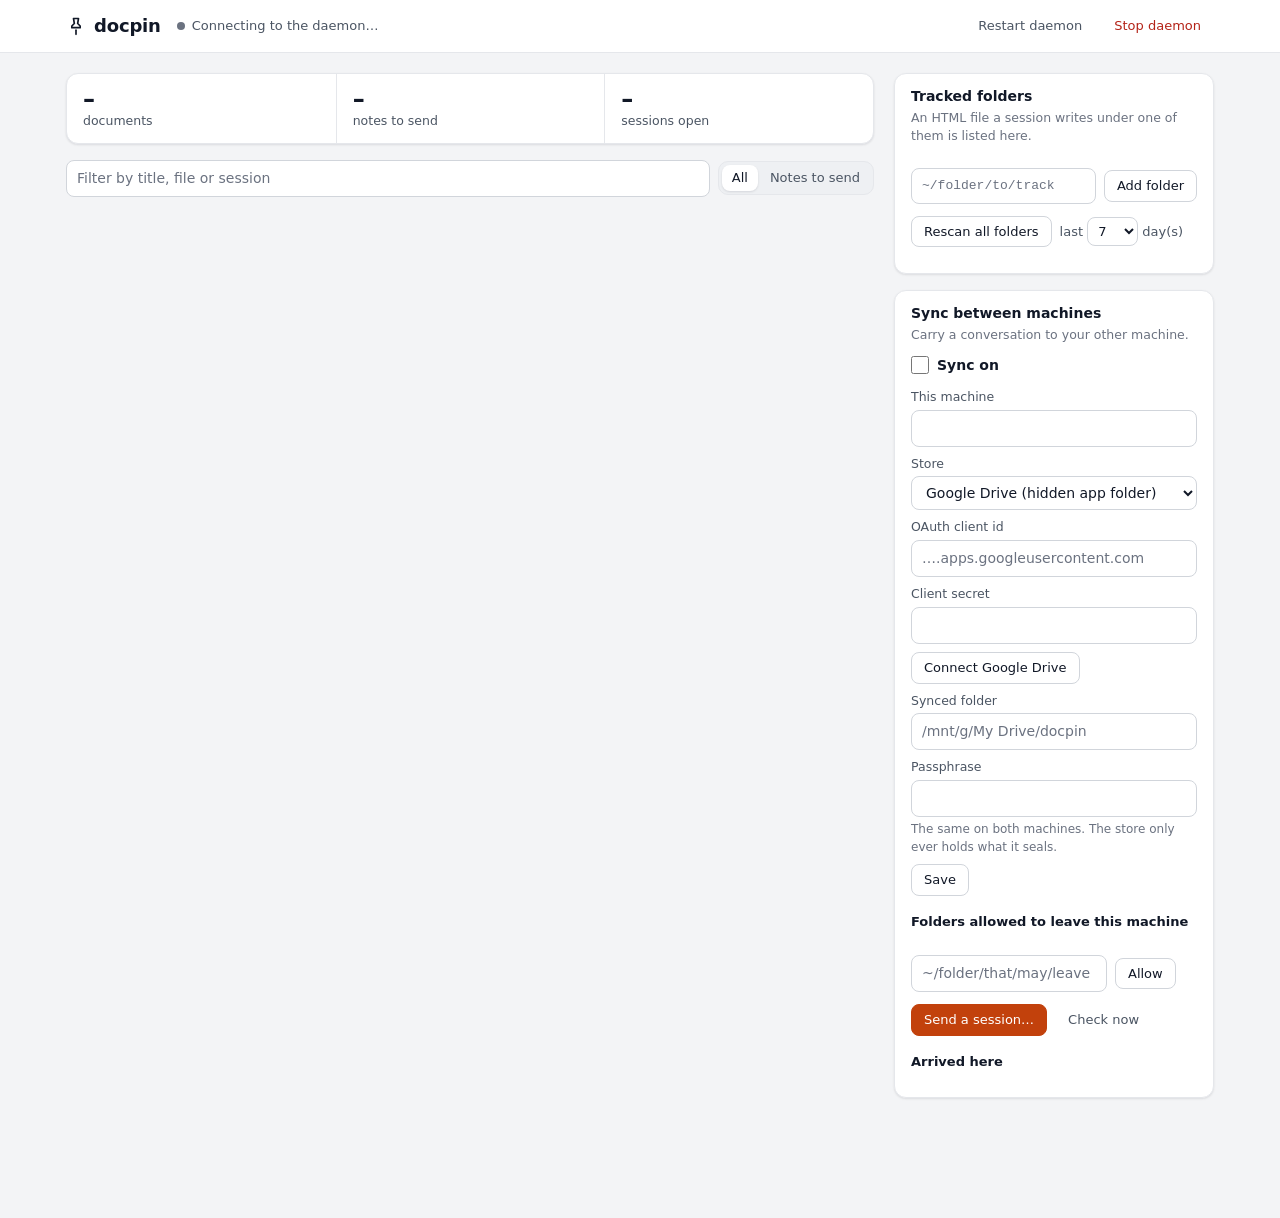
==== src/annotate/static/index.html @ b23db924 "feat: reprendre une conversation sur l'autre machine, scellée et déposée sur Google Drive ou un doss" ====
<!doctype html>
<html lang="en">
<head>
<meta charset="utf-8">
<meta name="viewport" content="width=device-width, initial-scale=1">
<title>docpin</title>
<style>
  /* Everything is inline and local: the daemon must work offline. Colour
     carries a distinction, never decoration: orange = notes waiting to be
     sent (and the action that sends them), green = a session that is open or
     listens, blue = notes delivered, red = an error or a missing file. */
  :root {
    color-scheme: light dark;
    --page: #f3f4f6; --paper: #ffffff; --raised: #f9fafb; --sunken: #eef0f3;
    --ink: #111827; --muted: #4b5563; --faint: #6b7280;
    --line: #e5e7eb; --line-strong: #d1d5db;
    --accent: #c2410c; --accent-hover: #9a3412; --accent-ink: #ffffff;
    --accent-text: #b4400b; --accent-soft: #fff1e6;
    --live: #15803d; --live-text: #166534; --live-soft: #e3f5e9;
    --info: #1d4ed8; --info-soft: #e6eefe;
    --session: #4f46e5; --session-text: #4338ca; --session-soft: #eef0ff; --session-line: #c7cbfa;
    --danger: #b42318; --danger-soft: #fdecea;
    --focus: #2563eb;
    --shadow: 0 1px 2px rgba(17, 24, 39, .05), 0 1px 3px rgba(17, 24, 39, .06);
    --shadow-pop: 0 12px 32px rgba(17, 24, 39, .18), 0 2px 6px rgba(17, 24, 39, .08);
    --mono: ui-monospace, "Cascadia Code", "SF Mono", Consolas, "Liberation Mono", monospace;
    --radius: 12px;
  }
  @media (prefers-color-scheme: dark) {
    :root {
      --page: #0d1015; --paper: #161a21; --raised: #1b2029; --sunken: #11151b;
      --ink: #e7eaf0; --muted: #a3acb9; --faint: #7d8796;
      --line: #262c36; --line-strong: #343c48;
      --accent: #c2410c; --accent-hover: #dc5a1c; --accent-ink: #ffffff;
      --accent-text: #fdba74; --accent-soft: rgba(251, 146, 60, .13);
      --live: #22c55e; --live-text: #86efac; --live-soft: rgba(74, 222, 128, .12);
      --info: #93b4ff; --info-soft: rgba(96, 165, 250, .14);
      --session: #6366f1; --session-text: #a5b4fc; --session-soft: rgba(129, 140, 248, .13);
      --session-line: rgba(129, 140, 248, .35);
      --danger: #fca5a5; --danger-soft: rgba(248, 113, 113, .14);
      --focus: #7aa2ff;
      --shadow: 0 1px 2px rgba(0, 0, 0, .4);
      --shadow-pop: 0 16px 40px rgba(0, 0, 0, .55);
    }
  }
  * { box-sizing: border-box; }
  html { -webkit-text-size-adjust: 100%; }
  body { margin: 0; background: var(--page); color: var(--ink);
         font: 15px/1.5 system-ui, -apple-system, "Segoe UI", Roboto, sans-serif; }
  a { color: inherit; }
  .mono { font-family: var(--mono); font-size: 12.5px; }
  .mono.id { white-space: nowrap; }
  [hidden] { display: none !important; }
  :focus-visible { outline: 2px solid var(--focus); outline-offset: 2px; }

  /* -- top bar ------------------------------------------------------------ */
  .topbar { position: sticky; top: 0; z-index: 20; background: var(--paper);
            border-bottom: 1px solid var(--line); }
  .topbar-inner { max-width: 1180px; margin: 0 auto; padding: 10px 16px;
                  display: flex; flex-wrap: wrap; align-items: center; gap: 8px 16px; }
  .brand { display: flex; align-items: center; gap: 8px; margin: 0;
           font-size: 18px; font-weight: 700; letter-spacing: -.01em; }
  .brand svg { width: 20px; height: 20px; color: var(--ink); }
  #daemon { display: inline-flex; align-items: center; gap: 7px; min-width: 0;
            font-size: 13px; color: var(--muted); flex: 1 1 220px; }
  #daemon .dot { width: 8px; height: 8px; border-radius: 50%; flex: none;
                 background: var(--faint); }
  #daemon.up .dot { background: var(--live); box-shadow: 0 0 0 3px var(--live-soft); }
  #daemon.down { color: var(--danger); }
  #daemon.down .dot { background: var(--danger); box-shadow: 0 0 0 3px var(--danger-soft); }
  .daemon-actions { display: flex; gap: 6px; }
  .stale { background: var(--accent-soft); border-bottom: 1px solid var(--accent); color: var(--ink); }
  .stale-inner { max-width: 1180px; margin: 0 auto; padding: 10px 16px; display: flex;
                 flex-wrap: wrap; align-items: center; gap: 8px 16px; font-size: 14px; }
  .stale-inner span { flex: 1 1 280px; }

  /* -- buttons and fields ------------------------------------------------- */
  button { font: inherit; font-size: 13px; font-weight: 500; line-height: 1.2;
           padding: 7px 12px; border-radius: 8px; cursor: pointer;
           border: 1px solid var(--line-strong); background: var(--paper); color: var(--ink);
           white-space: nowrap; }
  button:hover { background: var(--raised); border-color: var(--faint); }
  button.primary { background: var(--accent); border-color: var(--accent); color: var(--accent-ink); }
  button.primary:hover { background: var(--accent-hover); border-color: var(--accent-hover); }
  button.ghost { background: transparent; border-color: transparent; color: var(--muted); }
  button.ghost:hover { background: var(--sunken); color: var(--ink); }
  button.danger { color: var(--danger); }
  button.ghost.danger:hover { background: var(--danger-soft); color: var(--danger); }
  button:disabled { opacity: .55; cursor: progress; }
  input, select { font: inherit; font-size: 14px; padding: 7px 10px; border-radius: 8px;
                  border: 1px solid var(--line-strong); background: var(--paper); color: var(--ink);
                  min-width: 0; }
  input::placeholder { color: var(--faint); }

  /* -- layout ------------------------------------------------------------- */
  .layout { max-width: 1180px; margin: 0 auto; padding: 20px 16px 120px;
            display: grid; gap: 20px; grid-template-columns: minmax(0, 1fr); }
  @media (min-width: 980px) {
    .layout { grid-template-columns: minmax(0, 1fr) 320px; align-items: start; }
    .side { position: sticky; top: 76px; }
  }
  .content, .side { min-width: 0; display: grid; gap: 16px; align-content: start; }
  .card { background: var(--paper); border: 1px solid var(--line); border-radius: var(--radius);
          box-shadow: var(--shadow); min-width: 0; }

  /* -- overview and toolbar ----------------------------------------------- */
  #overview { display: grid; grid-template-columns: repeat(3, minmax(0, 1fr)); }
  .stat { padding: 12px 16px; border-left: 1px solid var(--line); min-width: 0; }
  .stat:first-child { border-left: 0; }
  .stat .value { display: block; font-size: 24px; font-weight: 700; line-height: 1.1;
                 font-variant-numeric: tabular-nums; }
  .stat .label { display: block; font-size: 12.5px; color: var(--muted); }
  @media (max-width: 479px) {
    .stat { padding: 10px 12px; }
    .stat .value { font-size: 20px; }
    .stat .label { font-size: 12px; }
  }
  .stat.accent .value { color: var(--accent-text); }
  .stat.live .value { color: var(--live-text); }
  .toolbar { display: flex; flex-wrap: wrap; gap: 8px; align-items: center; }
  #filter { flex: 1 1 220px; }
  .segmented { display: inline-flex; padding: 3px; gap: 2px; border-radius: 10px;
               background: var(--sunken); border: 1px solid var(--line); }
  .segmented button { border: 0; background: transparent; color: var(--muted); padding: 5px 10px; }
  .segmented button[aria-pressed="true"] { background: var(--paper); color: var(--ink);
                                           box-shadow: var(--shadow); }

  /* -- session groups ----------------------------------------------------- */
  #groups { display: grid; gap: 28px; }
  /* A repository gathers its sessions: a heading, then their cards hung on a rail. */
  .repo { display: grid; gap: 10px; min-width: 0; }
  .repo-head { display: grid; grid-template-columns: auto minmax(0, 1fr) auto; gap: 0 10px;
               align-items: center; padding: 0 2px; }
  .repo-icon { grid-row: 1 / span 2; width: 32px; height: 32px; border-radius: 9px;
               display: grid; place-items: center; background: var(--ink); color: var(--paper); }
  .repo-icon svg { width: 18px; height: 18px; }
  .repo.plain .repo-icon { background: transparent; color: var(--muted);
                           border: 1.5px solid var(--line-strong); }
  .repo-kicker { grid-column: 2; font-size: 11px; font-weight: 700; letter-spacing: .08em;
                 text-transform: uppercase; color: var(--faint); line-height: 1.3; }
  .repo h2 { grid-column: 2; margin: 0; font: 650 16px/1.3 var(--mono); letter-spacing: -.01em;
             overflow-wrap: anywhere; }
  .repo-facts { grid-column: 3; grid-row: 1 / span 2; font-size: 12.5px; color: var(--muted);
                white-space: nowrap; }
  .repo-sessions { display: grid; gap: 14px; margin-left: 15px; padding-left: 15px;
                   border-left: 2px solid var(--line-strong); min-width: 0; }
  @media (max-width: 479px) {
    .repo-facts { grid-column: 2; grid-row: auto; }
    .repo-icon { grid-row: 1 / span 3; }
    .repo-sessions { margin-left: 4px; padding-left: 10px; }
  }
  /* A group is a session: its header is tinted with the session colour (indigo),
     green when the session is open, plain and dashed when no session is known. */
  .group { overflow: visible; --tone: var(--session); --tone-text: var(--session-text);
           --tone-soft: var(--session-soft); --tone-line: var(--session-line); }
  .group.open { --tone: var(--live); --tone-text: var(--live-text); --tone-soft: var(--live-soft);
                --tone-line: color-mix(in srgb, var(--live) 35%, transparent); }
  .group.unknown { --tone: var(--faint); --tone-text: var(--muted); --tone-soft: var(--raised);
                   --tone-line: var(--line-strong); border-style: dashed; border-color: var(--line-strong); }
  .group-head { padding: 14px 16px; display: grid; grid-template-columns: auto minmax(0, 1fr);
                gap: 2px 12px; align-items: start; background: var(--tone-soft);
                border-bottom: 1px solid var(--tone-line);
                border-radius: calc(var(--radius) - 1px) calc(var(--radius) - 1px) 0 0; }
  .group-icon { grid-row: 1 / span 3; width: 38px; height: 38px; border-radius: 10px;
                display: grid; place-items: center; background: var(--tone); color: #fff;
                box-shadow: var(--shadow); }
  .group-icon svg { width: 20px; height: 20px; }
  .group.unknown .group-icon { background: transparent; color: var(--faint);
                               border: 1.5px dashed var(--line-strong); box-shadow: none; }
  .group-kicker { display: flex; align-items: center; gap: 6px; font-size: 11px; font-weight: 700;
                  letter-spacing: .08em; text-transform: uppercase; color: var(--tone-text); }
  .group.open .group-kicker::before { content: ""; width: 7px; height: 7px; border-radius: 50%;
                                      background: var(--live); box-shadow: 0 0 0 3px var(--live-soft); }
  .group h3 { margin: 0; font-size: 17.5px; font-weight: 700; line-height: 1.3;
              letter-spacing: -.01em; overflow-wrap: anywhere; }
  .group h3::first-letter { text-transform: uppercase; }
  .group-meta { display: flex; flex-wrap: wrap; align-items: center; gap: 6px; margin-top: 6px;
                font-size: 12.5px; color: var(--muted); overflow-wrap: anywhere; }
  .chip { display: inline-flex; align-items: center; gap: 5px; min-width: 0; padding: 1px 8px;
          border-radius: 6px; background: var(--paper); border: 1px solid var(--tone-line);
          color: var(--muted); line-height: 1.6; }
  .chip svg { width: 13px; height: 13px; flex: none; color: var(--tone-text); }
  .chip.mono { font-size: 12px; overflow-wrap: anywhere; }

  .doc { position: relative; padding: 12px 16px 12px 19px; border-top: 1px solid var(--line);
         display: grid; gap: 8px 16px; grid-template-columns: minmax(0, 1fr); }
  .group-head + .doc { border-top: 0; }
  .doc::before { content: ""; position: absolute; left: 0; top: 0; bottom: 0; width: 3px;
                 background: transparent; }
  .doc:last-child::before { border-bottom-left-radius: var(--radius); }
  .doc.pending::before { background: var(--accent); }
  .doc.delivered::before { background: var(--info); }
  .doc.missing::before { background: var(--danger); }
  @media (min-width: 720px) {
    .doc { grid-template-columns: minmax(0, 1fr) auto; align-items: center; }
  }
  .doc-line { display: flex; flex-wrap: wrap; align-items: center; gap: 4px 8px; min-width: 0; }
  .doc a.title { font-weight: 600; font-size: 14.5px; text-decoration: none; overflow-wrap: anywhere; }
  .doc a.title:hover { text-decoration: underline; }
  .doc .meta { font-size: 12.5px; color: var(--faint); margin-top: 2px; overflow-wrap: anywhere; }
  .doc .meta .mono { color: var(--muted); }
  .doc .problem { font-size: 12.5px; color: var(--danger); margin-top: 4px; overflow-wrap: anywhere; }
  .badge { display: inline-flex; align-items: center; gap: 5px; font-size: 12px; font-weight: 500;
           line-height: 1.6; padding: 0 8px; border-radius: 999px; white-space: nowrap;
           background: var(--sunken); color: var(--muted); }
  .badge.accent { background: var(--accent-soft); color: var(--accent-text); }
  .badge.live { background: var(--live-soft); color: var(--live-text); }
  .badge.live::before { content: ""; width: 6px; height: 6px; border-radius: 50%; background: var(--live); }
  .badge.info { background: var(--info-soft); color: var(--info); }
  .badge.danger { background: var(--danger-soft); color: var(--danger); }
  .actions { display: flex; flex-wrap: wrap; gap: 6px; align-items: center; }
  .actions .more { margin-left: auto; }
  @media (min-width: 720px) { .actions { justify-content: flex-end; flex-wrap: nowrap; } }

  /* -- the More menu ------------------------------------------------------ */
  details.more { position: relative; }
  details.more > summary { list-style: none; cursor: pointer; font-size: 13px; font-weight: 500;
                           padding: 7px 10px; border-radius: 8px; color: var(--muted);
                           border: 1px solid transparent; user-select: none; }
  details.more > summary::-webkit-details-marker { display: none; }
  details.more > summary::after { content: " \25BE"; }
  details.more > summary:hover, details.more[open] > summary { background: var(--sunken); color: var(--ink); }
  .menu { position: absolute; right: 0; top: calc(100% + 4px); z-index: 30; min-width: 210px;
          padding: 6px; display: grid; gap: 2px; background: var(--paper);
          border: 1px solid var(--line); border-radius: 10px; box-shadow: var(--shadow-pop); }
  .menu button { text-align: left; border: 0; background: transparent; padding: 8px 10px; }
  .menu button:hover { background: var(--sunken); }
  .menu button.danger:hover { background: var(--danger-soft); }
  .menu hr { border: 0; border-top: 1px solid var(--line); margin: 4px 2px; }

  /* -- empty states ------------------------------------------------------- */
  .empty { padding: 28px 20px; text-align: center; color: var(--muted); }
  .empty h2 { margin: 0 0 6px; font-size: 16px; color: var(--ink); }
  .empty ol { display: inline-grid; gap: 4px; margin: 10px 0 0; padding-left: 20px;
              text-align: left; font-size: 14px; }
  .empty kbd { font: 12px var(--mono); padding: 1px 5px; border-radius: 5px;
               border: 1px solid var(--line-strong); background: var(--raised); }

  /* -- tracked folders ---------------------------------------------------- */
  .side h2 { margin: 0; font-size: 14px; font-weight: 650; }
  .side .card-head { padding: 12px 16px 0; }
  .side .card-head p { margin: 2px 0 0; font-size: 12.5px; color: var(--faint); }
  #folders .body { padding: 10px 16px 14px; display: grid; gap: 12px; }
  #folder-list { display: grid; gap: 6px; }
  .tracked { display: grid; grid-template-columns: minmax(0, 1fr) auto; gap: 2px 8px;
             align-items: center; padding: 8px 6px 8px 10px; border-radius: 8px; background: var(--raised);
             border: 1px solid var(--line); }
  .tracked code { font: 12.5px var(--mono); overflow-wrap: anywhere; }
  .tracked .rule { grid-column: 1; font-size: 12px; color: var(--faint); }
  .tracked .rule .badge { margin-left: 4px; }
  .tracked button { grid-column: 2; grid-row: 1 / span 2; }
  .row { display: flex; flex-wrap: wrap; align-items: center; gap: 6px 8px; }
  #folder-input { flex: 1 1 180px; font-family: var(--mono); font-size: 13px; }
  .row label { font-size: 13px; color: var(--muted); }
  #days { padding: 5px 6px; font-size: 13px; }
  #scan-state { font-size: 12.5px; color: var(--faint); }
  #scan-state.error { color: var(--danger); }

  /* -- sync between machines --------------------------------------------- */
  #sync .body { padding: 10px 16px 14px; display: grid; gap: 12px; }
  #sync h3 { margin: 4px 0 0; font-size: 13px; font-weight: 650; }
  #sync-status { overflow-wrap: anywhere; }
  #sync-status.error { color: var(--danger); }
  .switch { display: flex; align-items: center; gap: 8px; font-size: 14px; font-weight: 600; }
  .switch input { width: 18px; height: 18px; margin: 0; }
  .fields { display: grid; gap: 8px; }
  .field { display: grid; gap: 3px; font-size: 12.5px; color: var(--muted); }
  .field input, .field select { width: 100%; }
  .field .hint { font-size: 12px; color: var(--faint); }
  .arrival { display: grid; gap: 6px; padding: 10px; border-radius: 8px; background: var(--raised);
             border: 1px solid var(--line); min-width: 0; }
  .arrival .name { font-weight: 600; font-size: 14px; overflow-wrap: anywhere; }
  .arrival .sub { font-size: 12.5px; color: var(--faint); overflow-wrap: anywhere; }
  .arrival ul { margin: 0; padding-left: 18px; font-size: 12.5px; color: var(--accent-text); }
  .arrival .problem { font-size: 12.5px; color: var(--danger); overflow-wrap: anywhere; }
  .arrival input { flex: 1 1 160px; font-family: var(--mono); font-size: 13px; }

  /* -- toast -------------------------------------------------------------- */
  .toast { position: fixed; z-index: 40; left: 50%; bottom: 20px; transform: translate(-50%, 12px);
           width: max-content; max-width: calc(100vw - 32px); display: flex; align-items: flex-start;
           gap: 10px; padding: 10px 10px 10px 14px; border-radius: 10px; font-size: 14px;
           background: var(--ink); color: var(--paper); box-shadow: var(--shadow-pop);
           opacity: 0; pointer-events: none; transition: opacity .15s, transform .15s; }
  .toast.show { opacity: 1; transform: translate(-50%, 0); pointer-events: auto; }
  .toast.error { background: var(--paper); color: var(--danger); border: 1px solid var(--danger); }
  #message { overflow-wrap: anywhere; padding-top: 2px; }
  .toast button { padding: 2px 8px; border: 0; background: transparent; color: inherit;
                  font-size: 16px; line-height: 1; opacity: .7; }
  .toast button:hover { opacity: 1; background: transparent; }

  /* -- the session picker ------------------------------------------------- */
  dialog#picker { width: min(640px, calc(100vw - 32px)); max-height: min(680px, calc(100vh - 48px));
                  padding: 0; border: 1px solid var(--line); border-radius: 14px;
                  background: var(--paper); color: var(--ink); box-shadow: var(--shadow-pop); }
  dialog#picker[open] { display: flex; flex-direction: column; }
  dialog#picker::backdrop { background: rgba(9, 12, 17, .45); }
  .picker-head { padding: 16px 16px 10px; display: grid; gap: 2px; border-bottom: 1px solid var(--line); }
  .picker-head h2 { margin: 0; font-size: 16px; }
  .picker-head p { margin: 0; font-size: 13px; color: var(--muted); overflow-wrap: anywhere; }
  .picker-search { padding: 10px 16px; border-bottom: 1px solid var(--line); }
  #picker-search { width: 100%; }
  #picker-list { overflow-y: auto; padding: 6px; display: grid; gap: 2px; align-content: start;
                 min-height: 120px; }
  .option { display: grid; gap: 2px; width: 100%; text-align: left; white-space: normal;
            border: 1px solid transparent; background: transparent; padding: 9px 10px; border-radius: 8px; }
  .option:hover { background: var(--raised); border-color: transparent; }
  .option.active { background: var(--sunken); border-color: var(--line-strong); }
  .option .line { display: flex; flex-wrap: wrap; align-items: center; gap: 4px 8px; min-width: 0; }
  .option .name { font-weight: 600; font-size: 14px; overflow-wrap: anywhere; }
  .option .name.untitled { color: var(--muted); font-weight: 500; }
  .option .sub { font-size: 12.5px; color: var(--faint); overflow-wrap: anywhere; }
  .picker-empty { margin: 0; padding: 24px 12px; text-align: center; color: var(--muted); font-size: 14px; }
  .picker-foot { padding: 10px 16px; border-top: 1px solid var(--line); display: flex;
                 flex-wrap: wrap; align-items: center; gap: 8px; }
  .picker-foot .hint { flex: 1 1 200px; font-size: 12.5px; color: var(--faint); }
  .picker-foot .hint.problem { color: var(--danger); }
</style>
</head>
<body>
<header class="topbar">
  <div class="topbar-inner">
    <h1 class="brand">
      <svg viewBox="0 0 24 24" fill="none" stroke="currentColor" stroke-width="2"
           stroke-linecap="round" stroke-linejoin="round" aria-hidden="true">
        <path d="M12 17v5"/><path d="M9 3h6l-1 6 3 3v2H7v-2l3-3-1-6z"/>
      </svg>docpin</h1>
    <span id="daemon"><span class="dot"></span><span class="text">Connecting to the daemon…</span></span>
    <span class="daemon-actions">
      <button id="restart" class="ghost" title="systemctl --user restart annotate">Restart daemon</button>
      <button id="stop" class="ghost danger" title="systemctl --user stop annotate">Stop daemon</button>
    </span>
  </div>
</header>
<div id="stale" class="stale" role="alert" hidden>
  <div class="stale-inner">
    <span><strong>The daemon runs older code than the one on disk.</strong>
      This page may show less than it should until it restarts.</span>
    <button type="button" id="stale-restart" class="primary">Restart daemon</button>
  </div>
</div>
<main class="layout">
  <div class="content">
    <div id="overview" class="card" aria-label="Overview">
      <div class="stat" id="stat-docs"><span class="value">–</span><span class="label">documents</span></div>
      <div class="stat" id="stat-pending"><span class="value">–</span><span class="label">notes to send</span></div>
      <div class="stat" id="stat-open"><span class="value">–</span><span class="label">sessions open</span></div>
    </div>
    <div class="toolbar">
      <input id="filter" type="search" placeholder="Filter by title, file or session"
             autocomplete="off" spellcheck="false" aria-label="Filter documents">
      <span class="segmented" role="group" aria-label="Show">
        <button type="button" id="show-all" aria-pressed="true">All</button>
        <button type="button" id="show-pending" aria-pressed="false">Notes to send</button>
      </span>
    </div>
    <div id="groups"></div>
  </div>
  <aside class="side">
    <section id="folders" class="card">
      <div class="card-head">
        <h2>Tracked folders</h2>
        <p>An HTML file a session writes under one of them is listed here.</p>
      </div>
      <div class="body">
        <div id="folder-list"></div>
        <form id="add-folder" class="row">
          <input id="folder-input" list="folder-suggest" placeholder="~/folder/to/track"
                 autocomplete="off" spellcheck="false" aria-label="Folder to track">
          <datalist id="folder-suggest"></datalist>
          <button type="submit" id="add">Add folder</button>
        </form>
        <div class="row">
          <button id="rescan" title="Register the HTML files of every tracked folder written recently">Rescan all folders</button>
          <label>last
            <select id="days"><option>1</option><option selected>7</option><option>30</option><option>90</option></select>
            day(s)</label>
        </div>
        <div id="scan-state"></div>
      </div>
    </section>
    <section id="sync" class="card">
      <div class="card-head">
        <h2>Sync between machines</h2>
        <p id="sync-status">Carry a conversation to your other machine.</p>
      </div>
      <div class="body">
        <label class="switch"><input type="checkbox" id="sync-enabled"> Sync on</label>
        <form id="sync-form" class="fields">
          <label class="field">This machine
            <input id="sync-name" autocomplete="off" spellcheck="false"></label>
          <label class="field">Store
            <select id="sync-store">
              <option value="gdrive">Google Drive (hidden app folder)</option>
              <option value="folder">A folder another program syncs</option>
            </select></label>
          <div id="sync-gdrive" class="fields">
            <label class="field">OAuth client id
              <input id="sync-client-id" autocomplete="off" spellcheck="false"
                     placeholder="….apps.googleusercontent.com"></label>
            <label class="field">Client secret
              <input id="sync-client-secret" type="password" autocomplete="off"></label>
            <div class="row"><button type="button" id="sync-connect">Connect Google Drive</button>
              <span id="sync-connected" class="badge"></span></div>
          </div>
          <label class="field" id="sync-folder-box">Synced folder
            <input id="sync-folder" autocomplete="off" spellcheck="false" placeholder="/mnt/g/My Drive/docpin"></label>
          <label class="field">Passphrase
            <input id="sync-pass" type="password" autocomplete="new-password">
            <span class="hint">The same on both machines. The store only ever holds what it seals.</span></label>
          <div class="row"><button type="submit" id="sync-save">Save</button></div>
        </form>
        <h3>Folders allowed to leave this machine</h3>
        <div id="sync-allowed" class="fields"></div>
        <form id="sync-allow" class="row">
          <input id="sync-allow-input" list="folder-suggest" placeholder="~/folder/that/may/leave"
                 autocomplete="off" spellcheck="false" aria-label="Folder allowed to leave">
          <button type="submit" id="sync-allow-add">Allow</button>
        </form>
        <div class="row">
          <button type="button" id="sync-send" class="primary">Send a session…</button>
          <button type="button" id="sync-poll" class="ghost">Check now</button>
        </div>
        <h3>Arrived here</h3>
        <div id="sync-arrivals" class="fields"></div>
      </div>
    </section>
  </aside>
</main>
<div class="toast" id="toast">
  <span id="message" role="status" aria-live="polite"></span>
  <button type="button" id="toast-close" aria-label="Dismiss">&times;</button>
</div>
<dialog id="picker" aria-labelledby="picker-title">
  <div class="picker-head">
    <h2 id="picker-title">Attach to a session</h2>
    <p id="picker-doc"></p>
  </div>
  <div class="picker-search">
    <input id="picker-search" type="search" placeholder="Filter by title, folder or id"
           autocomplete="off" spellcheck="false" aria-label="Filter the sessions"
           aria-controls="picker-list">
  </div>
  <div id="picker-list" role="listbox" aria-label="Sessions"></div>
  <div class="picker-foot">
    <span class="hint" id="picker-hint">&uarr; &darr; to move, Enter to attach, Esc to close</span>
    <button type="button" id="picker-detach" class="ghost danger">Detach</button>
    <button type="button" id="picker-cancel">Cancel</button>
  </div>
</dialog>
<script src="/static/index.js"></script>
</body>
</html>
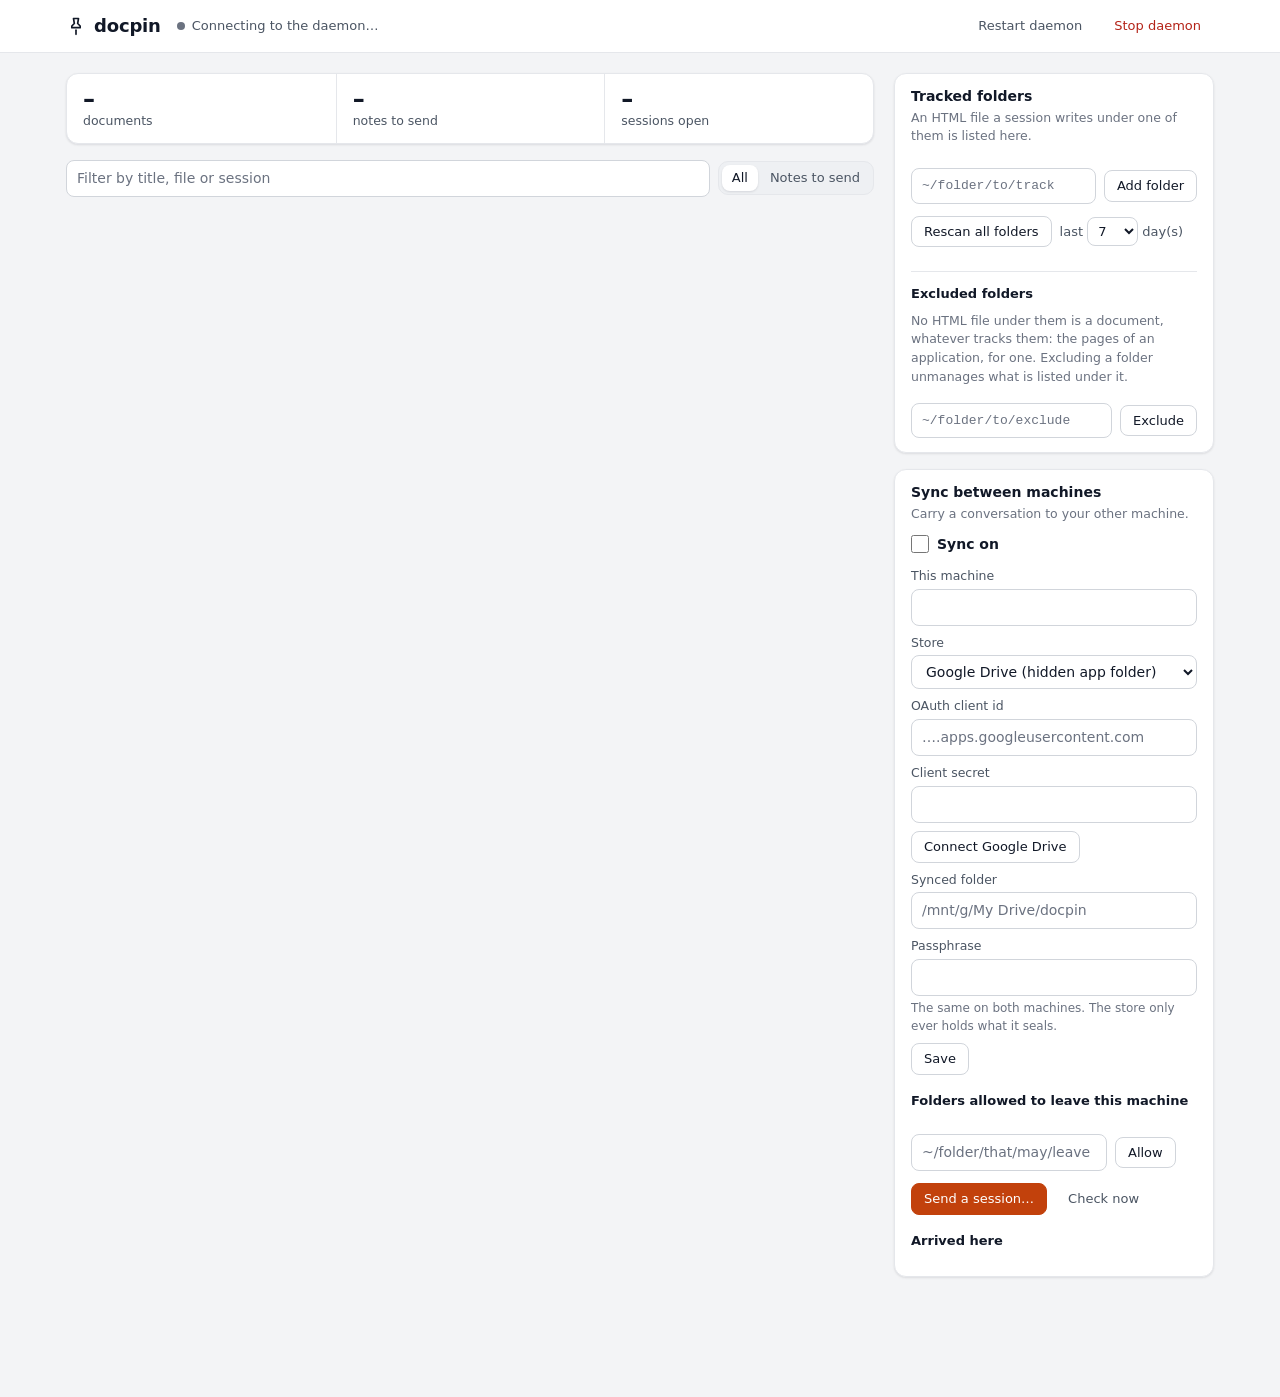
==== commit 6d66d9c3: "feat: des dossiers exclus, dont aucun .html n'est un document, même sous un dossier suivi ; exclure " ====
--- a/src/annotate/static/index.html
+++ b/src/annotate/static/index.html
@@ -250,7 +250,12 @@
   .tracked .rule .badge { margin-left: 4px; }
   .tracked button { grid-column: 2; grid-row: 1 / span 2; }
   .row { display: flex; flex-wrap: wrap; align-items: center; gap: 6px 8px; }
-  #folder-input { flex: 1 1 180px; font-family: var(--mono); font-size: 13px; }
+  #folder-input, #exclude-input { flex: 1 1 180px; font-family: var(--mono); font-size: 13px; }
+  .excluded-box { display: grid; gap: 8px; padding-top: 12px; border-top: 1px solid var(--line); }
+  .excluded-box h3 { margin: 0; font-size: 13px; font-weight: 650; }
+  .excluded-box .hint { margin: 0; font-size: 12.5px; color: var(--faint); }
+  #excluded-list { display: grid; gap: 6px; }
+  .tracked.excluded { border-style: dashed; }
   .row label { font-size: 13px; color: var(--muted); }
   #days { padding: 5px 6px; font-size: 13px; }
   #scan-state { font-size: 12.5px; color: var(--faint); }
@@ -376,6 +381,17 @@
             day(s)</label>
         </div>
         <div id="scan-state"></div>
+        <div class="excluded-box">
+          <h3>Excluded folders</h3>
+          <p class="hint">No HTML file under them is a document, whatever tracks them: the pages
+            of an application, for one. Excluding a folder unmanages what is listed under it.</p>
+          <div id="excluded-list"></div>
+          <form id="exclude-folder" class="row">
+            <input id="exclude-input" list="folder-suggest" placeholder="~/folder/to/exclude"
+                   autocomplete="off" spellcheck="false" aria-label="Folder to exclude">
+            <button type="submit" id="exclude">Exclude</button>
+          </form>
+        </div>
       </div>
     </section>
     <section id="sync" class="card">
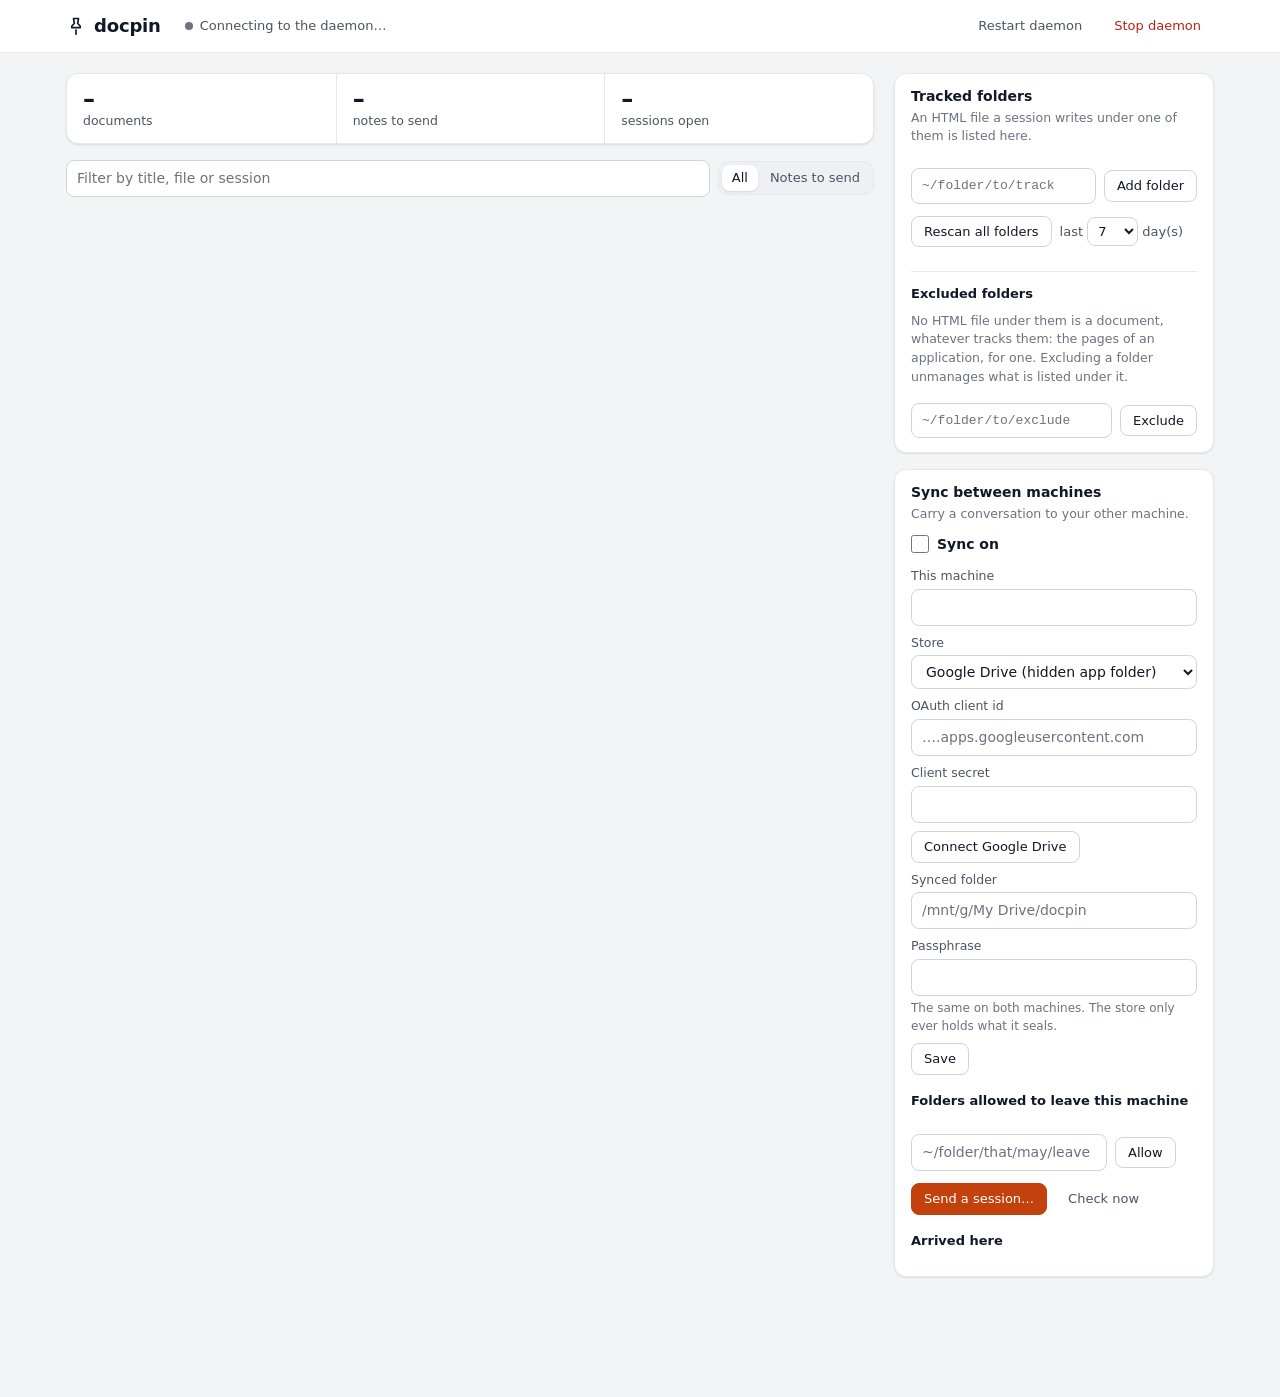
==== commit 98b4729d: "feat: la page d'accueil affiche la version de docpin après le titre (0.9.3)" ====
--- a/src/annotate/static/index.html
+++ b/src/annotate/static/index.html
@@ -61,6 +61,7 @@
   .brand { display: flex; align-items: center; gap: 8px; margin: 0;
            font-size: 18px; font-weight: 700; letter-spacing: -.01em; }
   .brand svg { width: 20px; height: 20px; color: var(--ink); }
+  .brand .version { font-size: 12px; font-weight: 500; color: var(--muted); }
   #daemon { display: inline-flex; align-items: center; gap: 7px; min-width: 0;
             font-size: 13px; color: var(--muted); flex: 1 1 220px; }
   #daemon .dot { width: 8px; height: 8px; border-radius: 50%; flex: none;
@@ -129,8 +130,9 @@
   #groups { display: grid; gap: 28px; }
   /* A repository gathers its sessions: a heading, then their cards hung on a rail. */
   .repo { display: grid; gap: 10px; min-width: 0; }
-  .repo-head { display: grid; grid-template-columns: auto minmax(0, 1fr) auto; gap: 0 10px;
+  .repo-head { display: grid; grid-template-columns: auto minmax(0, 1fr) auto auto; gap: 0 10px;
                align-items: center; padding: 0 2px; }
+  .repo-head .fold-toggle { grid-column: 4; grid-row: 1 / span 2; }
   .repo-icon { grid-row: 1 / span 2; width: 32px; height: 32px; border-radius: 9px;
                display: grid; place-items: center; background: var(--ink); color: var(--paper); }
   .repo-icon svg { width: 18px; height: 18px; }
@@ -145,6 +147,8 @@
   .repo-sessions { display: grid; gap: 14px; margin-left: 15px; padding-left: 15px;
                    border-left: 2px solid var(--line-strong); min-width: 0; }
   @media (max-width: 479px) {
+    .repo-head { grid-template-columns: auto minmax(0, 1fr) auto; }
+    .repo-head .fold-toggle { grid-column: 3; grid-row: 1 / span 3; }
     .repo-facts { grid-column: 2; grid-row: auto; }
     .repo-icon { grid-row: 1 / span 3; }
     .repo-sessions { margin-left: 4px; padding-left: 10px; }
@@ -157,10 +161,13 @@
                 --tone-line: color-mix(in srgb, var(--live) 35%, transparent); }
   .group.unknown { --tone: var(--faint); --tone-text: var(--muted); --tone-soft: var(--raised);
                    --tone-line: var(--line-strong); border-style: dashed; border-color: var(--line-strong); }
-  .group-head { padding: 14px 16px; display: grid; grid-template-columns: auto minmax(0, 1fr);
+  .group-head { padding: 14px 16px; display: grid; grid-template-columns: auto minmax(0, 1fr) auto;
                 gap: 2px 12px; align-items: start; background: var(--tone-soft);
                 border-bottom: 1px solid var(--tone-line);
                 border-radius: calc(var(--radius) - 1px) calc(var(--radius) - 1px) 0 0; }
+  .group-kicker, .group h3, .group-meta { grid-column: 2; }
+  .group-tools { grid-column: 3; grid-row: 1 / span 3; display: flex; flex-wrap: wrap;
+                 justify-content: flex-end; align-items: flex-start; gap: 6px; }
   .group-icon { grid-row: 1 / span 3; width: 38px; height: 38px; border-radius: 10px;
                 display: grid; place-items: center; background: var(--tone); color: #fff;
                 box-shadow: var(--shadow); }
@@ -181,6 +188,27 @@
           color: var(--muted); line-height: 1.6; }
   .chip svg { width: 13px; height: 13px; flex: none; color: var(--tone-text); }
   .chip.mono { font-size: 12px; overflow-wrap: anywhere; }
+  /* The id of a session that is not open resumes it: a chip that reads as a
+     button (its tone, a terminal prompt, a hover), the same size as the others. */
+  button.chip { color: var(--tone-text); border-color: var(--tone); font-weight: 600; }
+  button.chip:hover { background: var(--tone-soft); border-color: var(--tone-text); color: var(--ink); }
+  button.chip:hover svg { color: var(--ink); }
+  /* Folding: the header is the handle; folded, it keeps its count. */
+  .foldable { cursor: pointer; }
+  .fold-toggle { width: 32px; height: 32px; padding: 0; display: grid; place-items: center;
+                 border-color: transparent; background: transparent; color: var(--muted); }
+  .fold-toggle:hover { background: var(--sunken); border-color: var(--line-strong); color: var(--ink); }
+  .fold-toggle svg { width: 18px; height: 18px; transition: transform .15s; }
+  .folded > header .fold-toggle svg { transform: rotate(-90deg); }
+  .group.folded > .doc, .repo.folded > .repo-sessions { display: none; }
+  .group.folded > .group-head { border-bottom: 0; border-radius: calc(var(--radius) - 1px); }
+  .group-advice { flex: 1 1 220px; }
+  .chip:not(.mono) { white-space: nowrap; }
+  @media (max-width: 479px) {
+    /* The tools keep the top right corner; title and facts take the width under them. */
+    .group-tools { grid-row: 1; }
+    .group h3, .group-meta { grid-column: 2 / -1; }
+  }
 
   .doc { position: relative; padding: 12px 16px 12px 19px; border-top: 1px solid var(--line);
          display: grid; gap: 8px 16px; grid-template-columns: minmax(0, 1fr); }
@@ -298,7 +326,18 @@
                   padding: 0; border: 1px solid var(--line); border-radius: 14px;
                   background: var(--paper); color: var(--ink); box-shadow: var(--shadow-pop); }
   dialog#picker[open] { display: flex; flex-direction: column; }
-  dialog#picker::backdrop { background: rgba(9, 12, 17, .45); }
+  dialog#picker::backdrop, dialog#cleanup::backdrop { background: rgba(9, 12, 17, .45); }
+  dialog#cleanup { width: min(560px, calc(100vw - 32px)); max-height: calc(100vh - 48px);
+                   padding: 0; border: 1px solid var(--line); border-radius: 14px;
+                   background: var(--paper); color: var(--ink); box-shadow: var(--shadow-pop); }
+  dialog#cleanup[open] { display: flex; flex-direction: column; }
+  #cleanup-list { margin: 0; padding: 10px 16px 4px 34px; overflow-y: auto; display: grid; gap: 4px;
+                  font-size: 14px; }
+  #cleanup-list li { overflow-wrap: anywhere; }
+  #cleanup-list .mono { color: var(--faint); }
+  .cleanup-kept { margin: 0; padding: 4px 16px 12px; font-size: 13px; color: var(--muted); }
+  .cleanup-kept:empty { display: none; }
+  .group-tools .cleanup { padding: 6px 10px; }
   .picker-head { padding: 16px 16px 10px; display: grid; gap: 2px; border-bottom: 1px solid var(--line); }
   .picker-head h2 { margin: 0; font-size: 16px; }
   .picker-head p { margin: 0; font-size: 13px; color: var(--muted); overflow-wrap: anywhere; }
@@ -328,7 +367,7 @@
       <svg viewBox="0 0 24 24" fill="none" stroke="currentColor" stroke-width="2"
            stroke-linecap="round" stroke-linejoin="round" aria-hidden="true">
         <path d="M12 17v5"/><path d="M9 3h6l-1 6 3 3v2H7v-2l3-3-1-6z"/>
-      </svg>docpin</h1>
+      </svg>docpin<span id="version" class="version"></span></h1>
     <span id="daemon"><span class="dot"></span><span class="text">Connecting to the daemon…</span></span>
     <span class="daemon-actions">
       <button id="restart" class="ghost" title="systemctl --user restart annotate">Restart daemon</button>
@@ -375,7 +414,7 @@
           <button type="submit" id="add">Add folder</button>
         </form>
         <div class="row">
-          <button id="rescan" title="Register the HTML files of every tracked folder written recently">Rescan all folders</button>
+          <button id="rescan" title="Register the HTML files of every tracked folder written in the window, and unmanage the older documents">Rescan all folders</button>
           <label>last
             <select id="days"><option>1</option><option selected>7</option><option>30</option><option>90</option></select>
             day(s)</label>
@@ -463,6 +502,19 @@
     <button type="button" id="picker-cancel">Cancel</button>
   </div>
 </dialog>
+<dialog id="cleanup" aria-labelledby="cleanup-title">
+  <div class="picker-head">
+    <h2 id="cleanup-title">Clean up the documents without a known session</h2>
+    <p id="cleanup-text"></p>
+  </div>
+  <ul id="cleanup-list"></ul>
+  <p id="cleanup-kept" class="cleanup-kept"></p>
+  <div class="picker-foot">
+    <span class="hint" id="cleanup-hint">Nothing is deleted now.</span>
+    <button type="button" id="cleanup-cancel">Cancel</button>
+    <button type="button" id="cleanup-confirm" class="primary">Unmanage</button>
+  </div>
+</dialog>
 <script src="/static/index.js"></script>
 </body>
 </html>
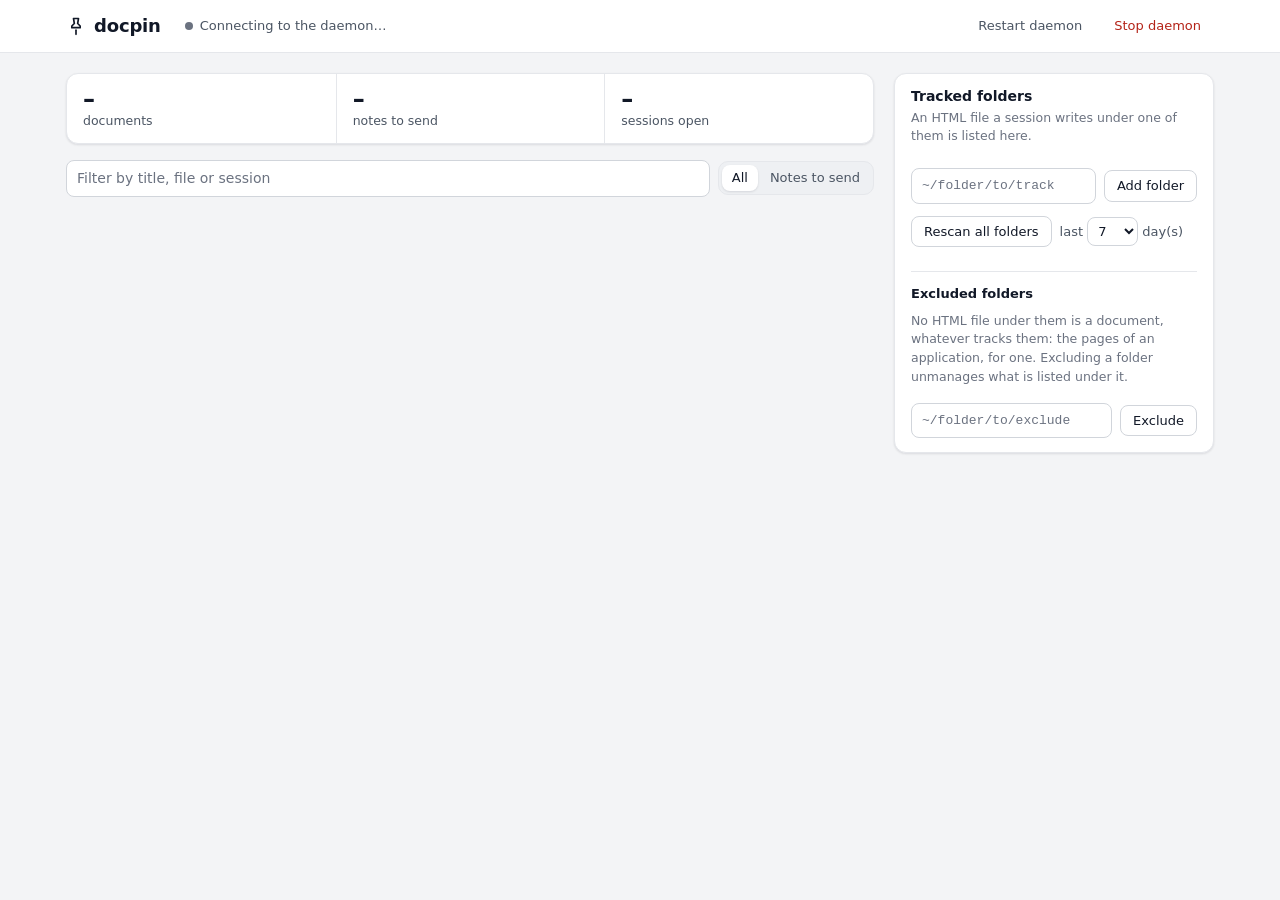
==== commit 9ea04fc8: "fix: le panneau de synchro entre machines est caché sur la page d'accueil tant qu'il n'est pas utili" ====
--- a/src/annotate/static/index.html
+++ b/src/annotate/static/index.html
@@ -433,7 +433,7 @@
         </div>
       </div>
     </section>
-    <section id="sync" class="card">
+    <section id="sync" class="card" hidden>
       <div class="card-head">
         <h2>Sync between machines</h2>
         <p id="sync-status">Carry a conversation to your other machine.</p>
